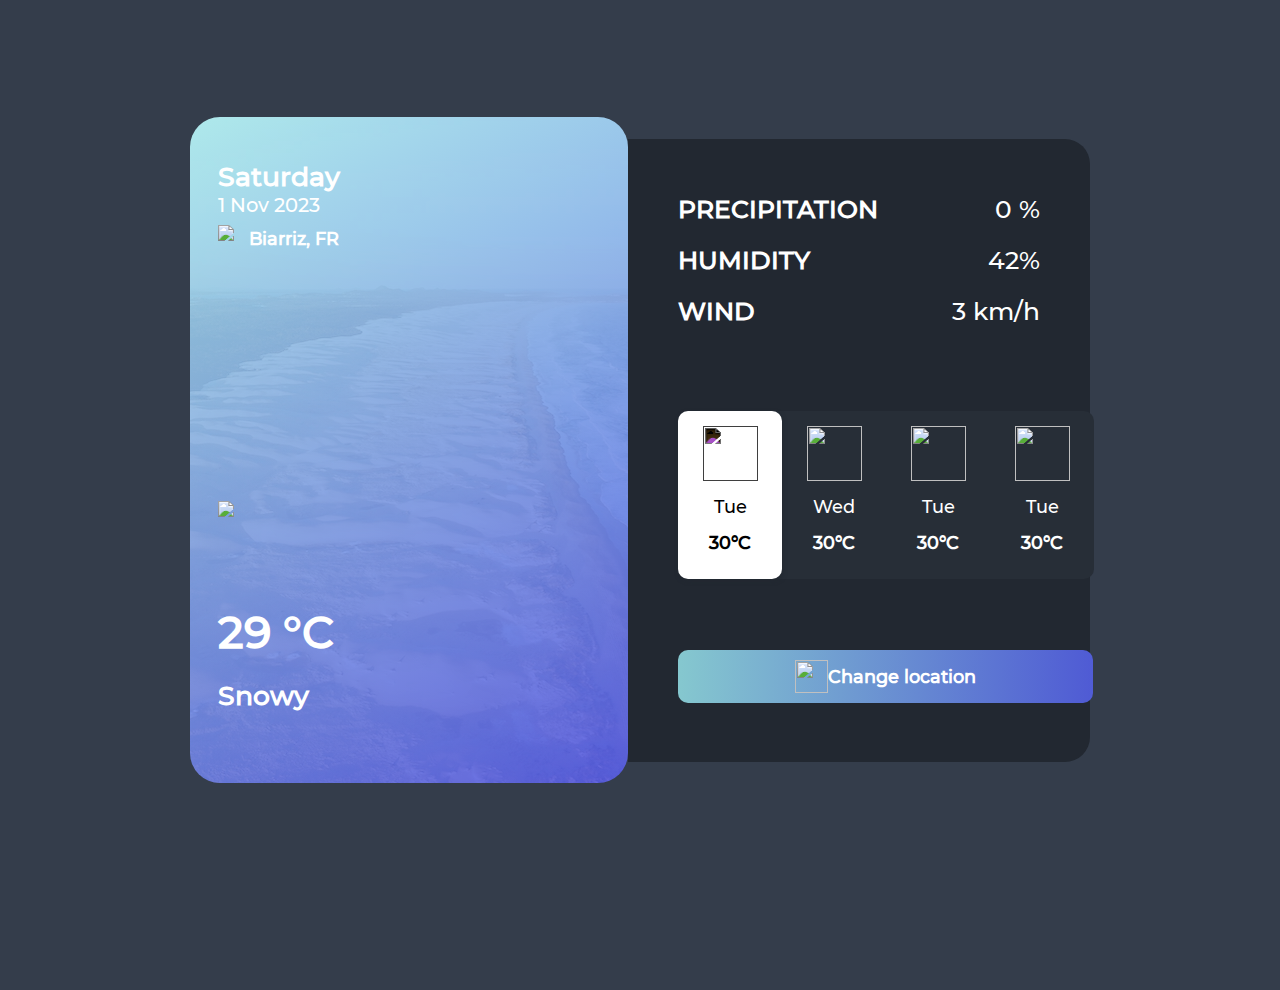
==== index.html @ 0317ec2a "Дома" ====
<!DOCTYPE html>
<html lang="en">
<head>
    <meta charset="UTF-8">
    <meta name="viewport" content="width=device-width, initial-scale=1.0">
    <title>Приложение погоды</title>
    <link rel ="stylesheet" href = "style.css">
    <style>
        @font-face {
            font-family:Montserrat;
            src: url(font/Montserrat-Medium.ttf);
        }
    </style>
</head>
<body>
    <div class = "container">

        <div class = "board1">
            <div class = "razdelitel"> 
                <div class="topleft">
                    <div class = "week">
                        Saturday
                    </div>
                    <div class="date">
                        1 Nov 2023
                    </div>
                    <div class = "location">
                        <div class ="locationmark">
                            <img src = "image/locationmark.png">
                        </div>

                        <div class = "locationplace">
                            Biarriz, FR
                        </div>
                    </div>
                </div>



                <div class ="botleft">
                    <div class = "sunmark">
                        <img src = "image/sunmark.svg">
                    </div>
                    <div class="temperature">
                        29 °C
                    </div>
                    <div class = "weather">
                        Snowy
                    </div>
                </div>



            </div>
           
            

        </div>

        <div class = "board2"> 

            <div class="razdelitel2">
                
                <div class="block1">
                    
                    <div class = "b1str1">
                        <div class = "b1text1">
                            PRECIPITATION
                        </div>
                        <div class = "b2percent1">
                            0 %
                        </div>
                    </div>
                    <div class ="b1str1">
                        <div class = "b1text1">
                            HUMIDITY
                        </div>
                        <div class = "b2percent1">
                            42%
                        </div>
                    </div>
                    <div class = "b1str1">
                        <div class = "b1text1">
                            WIND
                        </div>
                        <div class = "b2percent1">
                            3 km/h
                        </div>
                    </div>
                </div>

                <div class="block2">
                    <div class="fweatherblock">
                        <div class = "fwbblock1">
                            <img src="image/sunmark.svg" width="55px" height="55px" style ="filter:invert(1)">
                        </div>
                        <div class ="fwbblock2">
                            Tue
                        </div>
                        <div class = "fwbblock3">
                            30°C
                        </div>
                    </div>
                    <div class="weatherblock">
                        <div class = "wbblock1">
                            <img src="image/sunmark.svg" width="55px" height="55px">
                        </div>
                        <div class ="wbblock2">
                            Wed
                        </div>
                        <div class = "wbblock3">
                            30°C
                        </div>
                    </div>
                    <div class="weatherblock">
                        <div class = "wbblock1">
                            <img src="image/sunmark.svg" width="55px" height="55px">
                        </div>
                        <div class ="wbblock2">
                            Tue
                        </div>
                        <div class = "wbblock3">
                            30°C
                        </div>
                    </div>
                    <div class="weatherblock">
                        <div class = "wbblock1">
                            <img src="image/sunmark.svg" width="55px" height="55px">
                        </div>
                        <div class ="wbblock2">
                            Tue
                        </div>
                        <div class = "wbblock3">
                            30°C
                        </div>
                    </div>
                </div>

                <div class = "block3">
                    <img src="image/locationmark.png" width="33px" height="33px">
                    Change location
                </div>
                
            </div>

        </div>

    </div>
    
</body>
</html>
---- style.css ----
* {
    box-sizing: border-box;
}
:root {
    --size:calc(calc(1/12947801928471)*vw);
}

body {
    display: flex;
    background-color: black;
    justify-content: center;
    color: white;
    width: 100vw;
    height:100vh;
    align-items: center;
    justify-content: center;
    margin: 0px;
    padding:0px;
    font-size: 0.69444444vw;
}

.container {
    display: flex;
    background-color: #343D4B;
    width: 1440px;
    height:1080px;
    align-items: center;
    justify-content: center;
    font-family: Montserrat;
}

.board1 {
    display: flex;
    border-radius: 30px;
    background-image:linear-gradient(152deg, rgba(170, 234, 236, 0.9) -0.04%, rgba(83, 91, 230, 0.90) 100%), url("./image/more.png");
    width: 34.23611111%;
    height: 61.6666667%;
    flex-shrink: 0;  
}


.razdelitel {
    display: flex;
    padding-left: 3.2em;
    padding-top: 4.8em;
    padding-bottom: 8.4em;
    justify-content: space-between;
    flex-direction: column;
    flex-shrink: 0;
    font-style: normal;
    line-height: normal;
    height:auto;
    width:100%

    
}

.board2 {
    display: flex;
    border-top-right-radius: 25px;
    border-bottom-right-radius:25px;
    background-color: #222831;
    width: 36.1111111%;
    height: 57.68518519%;
    flex-shrink: 0; 
    align-content: flex-start;
    flex-direction: column;
    line-height: normal;
    font-style: normal;

}

.week {
    font-family: Montserrat;
    width:100%;
    color: #FFF;
    line-height: normal;
    font-size: 3em;
    font-weight: 700;
    
}
.date {
    
    height: (var(--size))*3.6;
    flex-shrink: 0;
    color: #FFF;
    font-family: Montserrat;
    font-size: 2.2em;
    font-weight: 500;
    padding-top: 1.6*var(--size);
    margin-bottom: var(--size)*0.9;
    
}
.location {
    display: flex;
    padding-top: 0.9vh;
}
.locationmark {
    margin-bottom: 0.9vh;
    width: 2.5vh;
    height: 2.5vh;
    flex-shrink: 0;
    
}
.locationplace {
    padding-top: 3px;
    color: #FFF;
    font-family: Montserrat;
    font-size: 2em;
    font-style: normal;
    font-weight: 600;
    line-height: normal;
    padding-left:8px;
    width: 113px;
    height: 24px;
}
.sunmark {
    width: 95px;
    height: 95px;
    flex-shrink: 0;
}
.temperature {
    font-family: Montserrat;
    font-size: 5em;
    font-weight: 700;
    width: 134px;
    margin-top: 9px;
    height: 61px;
}
.weather {
    width: 144px;
    height: 29px;
    flex-shrink: 0;
    font-family: Montserrat;
    font-size: 3em;
    font-weight: 700;
    margin-top: 13px;
    

}
.block1 {
    
    
    margin-bottom:80px;
}
.b1str1 {
    height:35px;
    display: flex;
    justify-content: space-between;
    margin-bottom: 16px;
}

.b1text1 {
    font-size: 2.8em;
    font-weight: 700;
    width: 275px;
    height: 35px;
    
}
.b2percent1{
    color: #FFF;
    text-align: right;
    font-size: 2.8em;
    font-weight: 500;
    width: 153px;
    height: 22px;
    flex-shrink: 0;
}

.block2 {
    width:416px;
    height:168px;
    display: flex;
    flex-wrap: nowrap;
    background: #272E37;
    border-radius: 10px;
    margin-bottom: 71px;
}
.topleft {
    height:53.4em
}
.razdelitel2 {
    margin-top: 55px;
    margin-left: 50px;
    margin-right:50px;
    
}
.block3 {
    border-radius: 10px;
    background: linear-gradient(91deg, rgba(144, 217, 224, 0.90) 0.2%, rgba(84, 96, 230, 0.90) 100%);
    width: 415px;
    height: 53px;
    display: flex;
    justify-content: center;
    align-items: center;
    color: #FFF;
    text-align: right;
    font-family: Montserrat;
    font-size: 2em;
    font-weight: 600;
    
}
.weatherblock {
    width: 104px;
    height: 168px;
    flex-shrink: 0;
    flex-wrap: wrap;
    

}
.wbblock1{
display: flex;
justify-content: center;
margin-bottom: 15px;
margin-top:15px;

}
.wbblock2{
    color: #FFF;
    text-align: center;
    font-family: Montserrat;
    font-size: 2em;
    font-style: normal;
    font-weight: 400;
    line-height: normal;
    margin-bottom: 15px;
}
.wbblock3{
    color: #FFF;
    text-align: center;
    font-family: Montserrat;
    font-size: 2em;
    font-style: normal;
    font-weight: 700;
    line-height: normal;
    display: flex;
    justify-content: center;
}
.fweatherblock {
    width: 104px;
    height: 168px;
    flex-shrink: 0;
    flex-wrap: wrap;
    background-color: #FFF;
    border-radius: 10px;
    background: #FFF;
    box-shadow: 1px 2px 4px 0px #222831;
}
    
.fwbblock1 {
    display: flex;
    justify-content: center;
    margin-bottom: 15px;
    margin-top:15px;
    background-color: #FFF;
    
    
}
.fwbblock2{
    color: #000;
    text-align: center;
    font-family: Montserrat;
    font-size: 2em;
    font-style: normal;
    font-weight: 400;
    line-height: normal;
    margin-bottom: 15px;
    background-color: #FFF;
}
.fwbblock3{
    color: #000;
    text-align: right;
    font-family: Montserrat;
    font-size: 2em;
    font-style: normal;
    font-weight: 700;
    line-height: normal;
    display: flex;
    justify-content: center;
    background-color: #FFF;
}
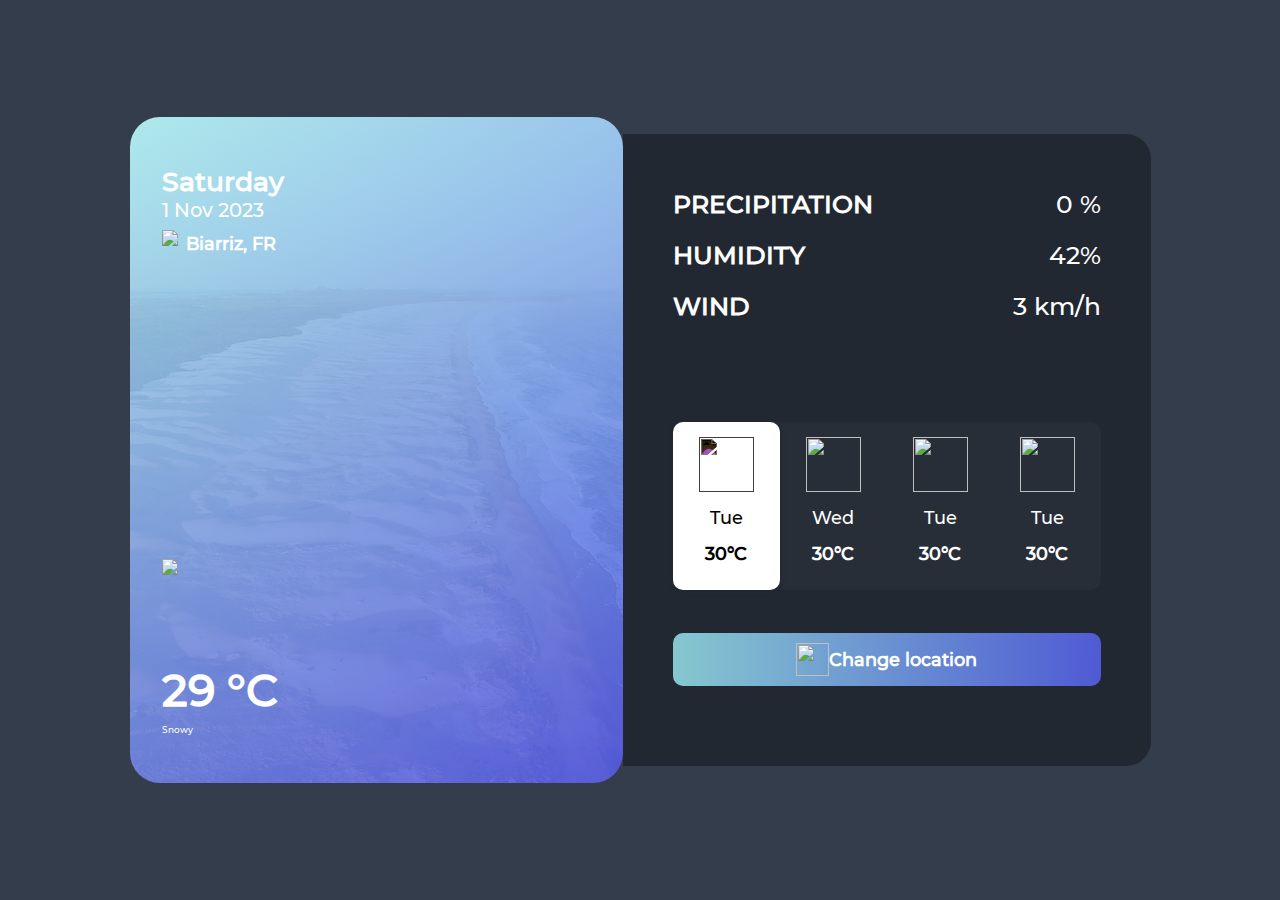
==== commit 5110c999: "На проверку" ====
--- a/index.html
+++ b/index.html
@@ -16,20 +16,20 @@
     <div class = "container">
 
         <div class = "board1">
-            <div class = "razdelitel"> 
-                <div class="topleft">
-                    <div class = "week">
+            <div class = "board1_razdelitel"> 
+                <div class="board1_razdelitel_topleft">
+                    <div class = "board1_razdelitel_topleft_week">
                         Saturday
                     </div>
-                    <div class="date">
+                    <div class="board1_razdelitel_topleft_date">
                         1 Nov 2023
                     </div>
-                    <div class = "location">
-                        <div class ="locationmark">
+                    <div class = "board1_razdelitel_topleft_location">
+                        <div class ="board1_razdelitel_topleft_locationmark">
                             <img src = "image/locationmark.png">
                         </div>
 
-                        <div class = "locationplace">
+                        <div class = "board1_razdelitel_topleft_locationplace">
                             Biarriz, FR
                         </div>
                     </div>
@@ -37,14 +37,14 @@
 
 
 
-                <div class ="botleft">
-                    <div class = "sunmark">
+                <div class ="board1_razdelitel_botleft">
+                    <div class = "board1_razdelitel_botleft_sunmark">
                         <img src = "image/sunmark.svg">
                     </div>
-                    <div class="temperature">
+                    <div class="board1_razdelitel_botleft_temperature">
                         29 °C
                     </div>
-                    <div class = "weather">
+                    <div class = "board1_razdelitel_botleft_weather">
                         Snowy
                     </div>
                 </div>
@@ -59,9 +59,9 @@
 
         <div class = "board2"> 
 
-            <div class="razdelitel2">
+            <div class="board2_razdelitel">
                 
-                <div class="block1">
+                <div class="board2_razdelitel_block1">
                     
                     <div class = "b1str1">
                         <div class = "b1text1">
@@ -89,7 +89,7 @@
                     </div>
                 </div>
 
-                <div class="block2">
+                <div class="board2_razdelitel_block2">
                     <div class="fweatherblock">
                         <div class = "fwbblock1">
                             <img src="image/sunmark.svg" width="55px" height="55px" style ="filter:invert(1)">
@@ -136,7 +136,7 @@
                     </div>
                 </div>
 
-                <div class = "block3">
+                <div class = "board2_razdelitel_block3">
                     <img src="image/locationmark.png" width="33px" height="33px">
                     Change location
                 </div>
--- a/style.css
+++ b/style.css
@@ -1,15 +1,27 @@
-* {
+
+
+*,*::before,*::after{
     box-sizing: border-box;
 }
+@import url(/style/weatherblock.css);
+@import url(/style/board2_razdelitel_block1.css);
+
+
 :root {
-    --size:calc(calc(1/12947801928471)*vw);
+    --space-base: 4px;
+    --space-8: calc(2 * var(--space-base));
+    --space-12: calc(3 * var(--space-base));
+    --space-16: calc(4 * var(--space-base));
+    --whitec: #FFF;
+    --blackc: #000
+    
 }
 
 body {
     display: flex;
-    background-color: black;
-    justify-content: center;
-    color: white;
+    background-color: #343D4B;
+    justify-content: center;
+    color: var(--whitec);
     width: 100vw;
     height:100vh;
     align-items: center;
@@ -22,8 +34,6 @@
 .container {
     display: flex;
     background-color: #343D4B;
-    width: 1440px;
-    height:1080px;
     align-items: center;
     justify-content: center;
     font-family: Montserrat;
@@ -33,57 +43,46 @@
     display: flex;
     border-radius: 30px;
     background-image:linear-gradient(152deg, rgba(170, 234, 236, 0.9) -0.04%, rgba(83, 91, 230, 0.90) 100%), url("./image/more.png");
-    width: 34.23611111%;
-    height: 61.6666667%;
     flex-shrink: 0;  
-}
-
-
-.razdelitel {
-    display: flex;
-    padding-left: 3.2em;
-    padding-top: 4.8em;
-    padding-bottom: 8.4em;
+    flex-basis: 493px;
+    aspect-ratio: 493/666;
+    
+}
+
+.board1_razdelitel {
+    display: flex;
+    margin: calc(6 * var(--space-8)) calc(2 * var(--space-16));
     justify-content: space-between;
     flex-direction: column;
     flex-shrink: 0;
     font-style: normal;
     line-height: normal;
-    height:auto;
-    width:100%
-
-    
-}
-
-.board2 {
-    display: flex;
-    border-top-right-radius: 25px;
-    border-bottom-right-radius:25px;
-    background-color: #222831;
-    width: 36.1111111%;
-    height: 57.68518519%;
-    flex-shrink: 0; 
-    align-content: flex-start;
-    flex-direction: column;
-    line-height: normal;
-    font-style: normal;
-
-}
-
-.week {
+    
+}
+
+.board1_razdelitel_topleft {
+    /* height:53.4em */
+}
+
+.board1_razdelitel_botleft {
+    margin-top: 200px;
+}
+
+
+.board1_razdelitel_topleft_week {
     font-family: Montserrat;
     width:100%;
-    color: #FFF;
+    color: var(--whitec);
     line-height: normal;
     font-size: 3em;
     font-weight: 700;
     
 }
-.date {
+.board1_razdelitel_topleft_date {
     
     height: (var(--size))*3.6;
     flex-shrink: 0;
-    color: #FFF;
+    color: var(--whitec);
     font-family: Montserrat;
     font-size: 2.2em;
     font-weight: 500;
@@ -91,43 +90,41 @@
     margin-bottom: var(--size)*0.9;
     
 }
-.location {
+.board1_razdelitel_topleft_location {
     display: flex;
     padding-top: 0.9vh;
 }
-.locationmark {
-    margin-bottom: 0.9vh;
-    width: 2.5vh;
-    height: 2.5vh;
-    flex-shrink: 0;
-    
-}
-.locationplace {
+.board1_razdelitel_topleft_locationmark {
+    margin-bottom: 0.9vh;   
+    flex-shrink: 0;
+    
+}
+.board1_razdelitel_topleft_locationplace {
     padding-top: 3px;
-    color: #FFF;
+    color: var(--whitec);;
     font-family: Montserrat;
     font-size: 2em;
     font-style: normal;
     font-weight: 600;
     line-height: normal;
     padding-left:8px;
-    width: 113px;
+    width: 100%;
     height: 24px;
 }
-.sunmark {
+
+.board1_razdelitel_botleft_sunmark {
     width: 95px;
     height: 95px;
     flex-shrink: 0;
 }
-.temperature {
+.board1_razdelitel_botleft_temperature {
     font-family: Montserrat;
     font-size: 5em;
     font-weight: 700;
-    width: 134px;
     margin-top: 9px;
     height: 61px;
 }
-.weather {
+.board1_razdelitel_botleftweather {
     width: 144px;
     height: 29px;
     flex-shrink: 0;
@@ -138,11 +135,61 @@
     
 
 }
-.block1 {
-    
-    
+
+.board2 {
+    display: flex;
+    border-top-right-radius: 25px;
+    border-bottom-right-radius:25px;
+    background-color: #222831;
+    flex-shrink: 0;     
+    flex-direction: column;
+    line-height: normal;
+    font-style: normal;
+    flex-basis:520px;
+    aspect-ratio: 520/623;
+
+}
+.board2_razdelitel {
+    margin-top: 55px;
+    margin-left: 50px;
+    margin-right:50px;
+    margin-bottom:62px;
+    display: flex;
+    flex-direction: column; 
+    height:auto;
+
+}
+
+.board2_razdelitel_block1 {
     margin-bottom:80px;
 }
+.board2_razdelitel_block2 {
+    width:100%;
+    height:168px;
+    display: flex;
+    flex-wrap: nowrap;
+    background: #272E37;
+    border-radius: 10px;
+    margin-bottom: 10%;
+    
+}
+.board2_razdelitel_block3 {
+    border-radius: 10px;
+    background: linear-gradient(91deg, rgba(144, 217, 224, 0.90) 0.2%, rgba(84, 96, 230, 0.90) 100%);
+    width: 100%;
+    height: 53px;
+    display: flex;
+    justify-content: center;
+    align-items: center;
+    color: var(--whitec);
+    text-align: right;
+    font-family: Montserrat;
+    font-size: 2em;
+    font-weight: 600;
+
+    
+}
+
 .b1str1 {
     height:35px;
     display: flex;
@@ -158,7 +205,7 @@
     
 }
 .b2percent1{
-    color: #FFF;
+    color: var(--whitec);
     text-align: right;
     font-size: 2.8em;
     font-weight: 500;
@@ -167,115 +214,86 @@
     flex-shrink: 0;
 }
 
-.block2 {
-    width:416px;
-    height:168px;
-    display: flex;
-    flex-wrap: nowrap;
-    background: #272E37;
+
+
+
+
+.weatherblock {
+    width: 25%;
+    height:100%;
+    flex-shrink: 0;
+    flex-wrap: wrap;
+    
+
+}
+.wbblock1{
+    display: flex;
+    justify-content: center;
+    margin-bottom: 15px;
+    margin-top:15px;
+
+}
+.wbblock2{
+    color: var(--whitec);
+    text-align: center;
+    font-family: Montserrat;
+    font-size: 2em;
+    font-style: normal;
+    font-weight: 400;
+    line-height: normal;
+    margin-bottom: 15px;
+}
+.wbblock3{
+    color: var(--whitec);
+    text-align: center;
+    font-family: Montserrat;
+    font-size: 2em;
+    font-style: normal;
+    font-weight: 700;
+    line-height: normal;
+    display: flex;
+    justify-content: center;
+}
+.fweatherblock {
+    width: 25%;
+    height: 100%;
+    flex-shrink: 0;
+    flex-wrap: wrap;
+    background-color: var(--whitec);
     border-radius: 10px;
-    margin-bottom: 71px;
-}
-.topleft {
-    height:53.4em
-}
-.razdelitel2 {
-    margin-top: 55px;
-    margin-left: 50px;
-    margin-right:50px;
-    
-}
-.block3 {
-    border-radius: 10px;
-    background: linear-gradient(91deg, rgba(144, 217, 224, 0.90) 0.2%, rgba(84, 96, 230, 0.90) 100%);
-    width: 415px;
-    height: 53px;
-    display: flex;
-    justify-content: center;
-    align-items: center;
-    color: #FFF;
+    background: var(--whitec);
+    box-shadow: 1px 2px 4px 0px #222831;
+}
+    
+.fwbblock1 {
+    display: flex;
+    justify-content: center;
+    margin-bottom: 15px;
+    margin-top:15px;
+    background-color: var(--whitec);;
+    
+    
+}
+.fwbblock2{
+    color: var(--blackc);
+    text-align: center;
+    font-family: Montserrat;
+    font-size: 2em;
+    font-style: normal;
+    font-weight: 400;
+    line-height: normal;
+    margin-bottom: 15px;
+    background-color: var(--whitec);
+}
+.fwbblock3{
+    color: var(--blackc);
     text-align: right;
     font-family: Montserrat;
     font-size: 2em;
-    font-weight: 600;
-    
-}
-.weatherblock {
-    width: 104px;
-    height: 168px;
-    flex-shrink: 0;
-    flex-wrap: wrap;
-    
-
-}
-.wbblock1{
-display: flex;
-justify-content: center;
-margin-bottom: 15px;
-margin-top:15px;
-
-}
-.wbblock2{
-    color: #FFF;
-    text-align: center;
-    font-family: Montserrat;
-    font-size: 2em;
-    font-style: normal;
-    font-weight: 400;
-    line-height: normal;
-    margin-bottom: 15px;
-}
-.wbblock3{
-    color: #FFF;
-    text-align: center;
-    font-family: Montserrat;
-    font-size: 2em;
-    font-style: normal;
-    font-weight: 700;
-    line-height: normal;
-    display: flex;
-    justify-content: center;
-}
-.fweatherblock {
-    width: 104px;
-    height: 168px;
-    flex-shrink: 0;
-    flex-wrap: wrap;
-    background-color: #FFF;
-    border-radius: 10px;
-    background: #FFF;
-    box-shadow: 1px 2px 4px 0px #222831;
-}
-    
-.fwbblock1 {
-    display: flex;
-    justify-content: center;
-    margin-bottom: 15px;
-    margin-top:15px;
-    background-color: #FFF;
-    
-    
-}
-.fwbblock2{
-    color: #000;
-    text-align: center;
-    font-family: Montserrat;
-    font-size: 2em;
-    font-style: normal;
-    font-weight: 400;
-    line-height: normal;
-    margin-bottom: 15px;
-    background-color: #FFF;
-}
-.fwbblock3{
-    color: #000;
-    text-align: right;
-    font-family: Montserrat;
-    font-size: 2em;
-    font-style: normal;
-    font-weight: 700;
-    line-height: normal;
-    display: flex;
-    justify-content: center;
-    background-color: #FFF;
+    font-style: normal;
+    font-weight: 700;
+    line-height: normal;
+    display: flex;
+    justify-content: center;
+    background-color: var(--whitec);;
 }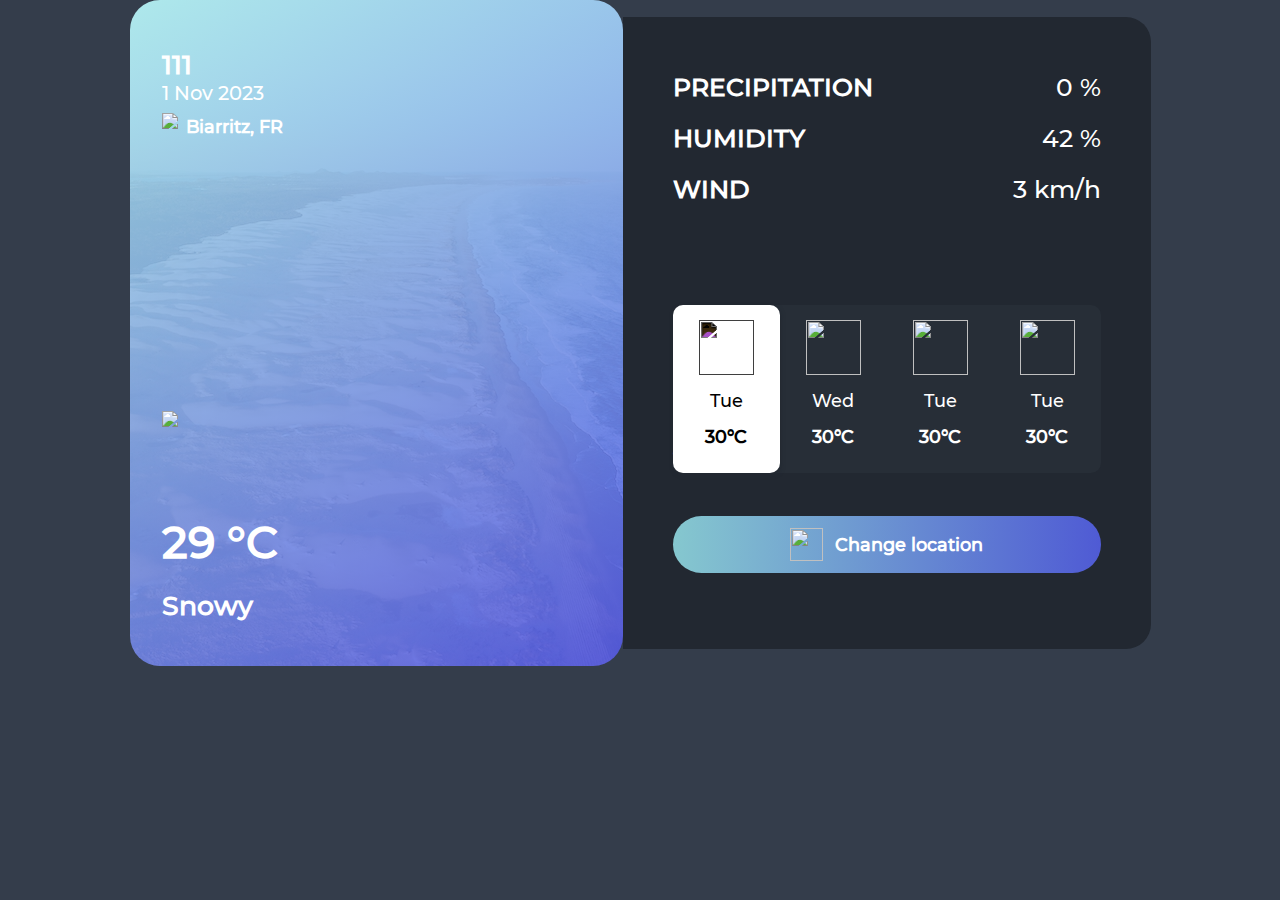
==== commit c46e8f5f: "Merge pull request #1 from shtirlizc/main" ====
--- a/index.html
+++ b/index.html
@@ -14,37 +14,52 @@
 </head>
 <body>
     <div class = "container">
+        <div class="modal opened" id="first">
+            <div class="modal-window">
+                <h1>Select location</h1>
+                <select class="select" id="city-select">
+                  
+                </select>
+                <div class="twobuttons">
+                <button class="btn js-close-modal">Cancel</button>
+                <button class="btn"> OK</button>
+                </div>
+            </div>
+            <div class="modal-overlay">
+    
+            </div>
+        </div>
 
-        <div class = "board1">
-            <div class = "board1_razdelitel"> 
-                <div class="board1_razdelitel_topleft">
-                    <div class = "board1_razdelitel_topleft_week">
-                        Saturday
+        <div class = "left-block">
+            <div class = "left-block__divider"> 
+                <div>
+                    <div class = "left-block__week">
+                        111
                     </div>
-                    <div class="board1_razdelitel_topleft_date">
+                    <div class="left-block__date">
                         1 Nov 2023
                     </div>
-                    <div class = "board1_razdelitel_topleft_location">
-                        <div class ="board1_razdelitel_topleft_locationmark">
+                    <div class = "left-block__location">
+                        <div class ="left-block__location-mark">
                             <img src = "image/locationmark.png">
                         </div>
 
-                        <div class = "board1_razdelitel_topleft_locationplace">
-                            Biarriz, FR
+                        <div class = "left-block__location-place">
+                            <span id="city"></span>, <span id="country"></span>
                         </div>
                     </div>
                 </div>
 
 
 
-                <div class ="board1_razdelitel_botleft">
-                    <div class = "board1_razdelitel_botleft_sunmark">
+                <div>
+                    <div class = "left-block__weather-mark">
                         <img src = "image/sunmark.svg">
                     </div>
-                    <div class="board1_razdelitel_botleft_temperature">
+                    <div class="left-block__temperature">
                         29 °C
                     </div>
-                    <div class = "board1_razdelitel_botleft_weather">
+                    <div class = "left-block__weather">
                         Snowy
                     </div>
                 </div>
@@ -57,95 +72,110 @@
 
         </div>
 
-        <div class = "board2"> 
+        <div class = "right-block"> 
 
-            <div class="board2_razdelitel">
+            <div class="right-block__divider">
                 
-                <div class="board2_razdelitel_block1">
+                <div class="right-block__textblock">
                     
-                    <div class = "b1str1">
-                        <div class = "b1text1">
+                    <div class = "right-block__textblock-str">
+                        <div class = "right-block__textblock__text">
                             PRECIPITATION
                         </div>
-                        <div class = "b2percent1">
-                            0 %
+                        <div class = "right-block__textblock__percent">
+                            <span id="first-percent"></span>
                         </div>
                     </div>
-                    <div class ="b1str1">
-                        <div class = "b1text1">
+                    <div class ="right-block__textblock-str">
+                        <div class = "right-block__textblock__text">
                             HUMIDITY
                         </div>
-                        <div class = "b2percent1">
-                            42%
+                        <div class = "right-block__textblock__percent">
+                            <span id='second-percent'></span>
                         </div>
                     </div>
-                    <div class = "b1str1">
-                        <div class = "b1text1">
+                    <div class = "right-block__textblock-str">
+                        <div class = "right-block__textblock__text">
                             WIND
                         </div>
-                        <div class = "b2percent1">
-                            3 km/h
+                        <div class = "right-block__textblock__percent">
+                            <span id="WindPercent"></span>
                         </div>
                     </div>
                 </div>
 
-                <div class="board2_razdelitel_block2">
-                    <div class="fweatherblock">
-                        <div class = "fwbblock1">
+                <div class="right-block__weatherblock">
+                    <div class="right-block__weatherblock__1st-unit">
+                        <div class = "weatherblock__1st-unit__mark">
                             <img src="image/sunmark.svg" width="55px" height="55px" style ="filter:invert(1)">
                         </div>
-                        <div class ="fwbblock2">
+                        <div class ="weatherblock_1st-unit__week">
                             Tue
                         </div>
-                        <div class = "fwbblock3">
+                        <div class = "weatherblock_1st-unit__temperature">
+                            30°C
+                        </div>querySelectorAll
+                    </div>
+                    <div class="right-block__weatherblock__unit">
+                        <div class = "weatherblock__unit__mark">
+                            <img src="image/sunmark.svg" width="55px" height="55px">
+                        </div>
+                        <div class ="weatherblock__unit__week">
+                            Wed
+                        </div>
+                        <div class = "weatherblock__unit__temperature">
                             30°C
                         </div>
                     </div>
-                    <div class="weatherblock">
-                        <div class = "wbblock1">
+                    <div class="right-block__weatherblock__unit">
+                        <div class = "weatherblock__unit__mark">
                             <img src="image/sunmark.svg" width="55px" height="55px">
                         </div>
-                        <div class ="wbblock2">
-                            Wed
+                        <div class ="weatherblock__unit__week">
+                            Tue
                         </div>
-                        <div class = "wbblock3">
+                        <div class = "weatherblock__unit__temperature">
                             30°C
                         </div>
                     </div>
-                    <div class="weatherblock">
-                        <div class = "wbblock1">
+                    <div class="right-block__weatherblock__unit">
+                        <div class = "weatherblock__unit__mark">
                             <img src="image/sunmark.svg" width="55px" height="55px">
                         </div>
-                        <div class ="wbblock2">
+                        <div class ="weatherblock__unit__week">
                             Tue
                         </div>
-                        <div class = "wbblock3">
-                            30°C
-                        </div>
-                    </div>
-                    <div class="weatherblock">
-                        <div class = "wbblock1">
-                            <img src="image/sunmark.svg" width="55px" height="55px">
-                        </div>
-                        <div class ="wbblock2">
-                            Tue
-                        </div>
-                        <div class = "wbblock3">
+                        <div class = "weatherblock__unit__temperature">
                             30°C
                         </div>
                     </div>
                 </div>
-
-                <div class = "board2_razdelitel_block3">
+                <button class="btn js-open-modal" id="changelocbutt">
                     <img src="image/locationmark.png" width="33px" height="33px">
                     Change location
-                </div>
+            </button>
                 
             </div>
 
         </div>
-
+        
     </div>
     
+
+
+    <script src="./app.js"></script>
+    <!-- <script>var button = document.getElementById('btn-close'),
+        first = document.getElementById('first'),
+        second = document.getElementById('btn');
+        
+        button.addEventListener('click', function() {
+      
+          // Закрываем первый поапа
+          first.classList.remove('opened');
+          
+          // Открываем второй
+          second.classList.add('opened');
+        });
+      </script> -->
 </body>
 </html>--- a/style.css
+++ b/style.css
@@ -1,299 +1,7 @@
 
 
-*,*::before,*::after{
-    box-sizing: border-box;
-}
-@import url(/style/weatherblock.css);
-@import url(/style/board2_razdelitel_block1.css);
+@import url(./style/left-block.css);
+@import url(./style/right-block.css);
+@import url(./style/common.css);
+@import url(./style/btn.css);
 
-
-:root {
-    --space-base: 4px;
-    --space-8: calc(2 * var(--space-base));
-    --space-12: calc(3 * var(--space-base));
-    --space-16: calc(4 * var(--space-base));
-    --whitec: #FFF;
-    --blackc: #000
-    
-}
-
-body {
-    display: flex;
-    background-color: #343D4B;
-    justify-content: center;
-    color: var(--whitec);
-    width: 100vw;
-    height:100vh;
-    align-items: center;
-    justify-content: center;
-    margin: 0px;
-    padding:0px;
-    font-size: 0.69444444vw;
-}
-
-.container {
-    display: flex;
-    background-color: #343D4B;
-    align-items: center;
-    justify-content: center;
-    font-family: Montserrat;
-}
-
-.board1 {
-    display: flex;
-    border-radius: 30px;
-    background-image:linear-gradient(152deg, rgba(170, 234, 236, 0.9) -0.04%, rgba(83, 91, 230, 0.90) 100%), url("./image/more.png");
-    flex-shrink: 0;  
-    flex-basis: 493px;
-    aspect-ratio: 493/666;
-    
-}
-
-.board1_razdelitel {
-    display: flex;
-    margin: calc(6 * var(--space-8)) calc(2 * var(--space-16));
-    justify-content: space-between;
-    flex-direction: column;
-    flex-shrink: 0;
-    font-style: normal;
-    line-height: normal;
-    
-}
-
-.board1_razdelitel_topleft {
-    /* height:53.4em */
-}
-
-.board1_razdelitel_botleft {
-    margin-top: 200px;
-}
-
-
-.board1_razdelitel_topleft_week {
-    font-family: Montserrat;
-    width:100%;
-    color: var(--whitec);
-    line-height: normal;
-    font-size: 3em;
-    font-weight: 700;
-    
-}
-.board1_razdelitel_topleft_date {
-    
-    height: (var(--size))*3.6;
-    flex-shrink: 0;
-    color: var(--whitec);
-    font-family: Montserrat;
-    font-size: 2.2em;
-    font-weight: 500;
-    padding-top: 1.6*var(--size);
-    margin-bottom: var(--size)*0.9;
-    
-}
-.board1_razdelitel_topleft_location {
-    display: flex;
-    padding-top: 0.9vh;
-}
-.board1_razdelitel_topleft_locationmark {
-    margin-bottom: 0.9vh;   
-    flex-shrink: 0;
-    
-}
-.board1_razdelitel_topleft_locationplace {
-    padding-top: 3px;
-    color: var(--whitec);;
-    font-family: Montserrat;
-    font-size: 2em;
-    font-style: normal;
-    font-weight: 600;
-    line-height: normal;
-    padding-left:8px;
-    width: 100%;
-    height: 24px;
-}
-
-.board1_razdelitel_botleft_sunmark {
-    width: 95px;
-    height: 95px;
-    flex-shrink: 0;
-}
-.board1_razdelitel_botleft_temperature {
-    font-family: Montserrat;
-    font-size: 5em;
-    font-weight: 700;
-    margin-top: 9px;
-    height: 61px;
-}
-.board1_razdelitel_botleftweather {
-    width: 144px;
-    height: 29px;
-    flex-shrink: 0;
-    font-family: Montserrat;
-    font-size: 3em;
-    font-weight: 700;
-    margin-top: 13px;
-    
-
-}
-
-.board2 {
-    display: flex;
-    border-top-right-radius: 25px;
-    border-bottom-right-radius:25px;
-    background-color: #222831;
-    flex-shrink: 0;     
-    flex-direction: column;
-    line-height: normal;
-    font-style: normal;
-    flex-basis:520px;
-    aspect-ratio: 520/623;
-
-}
-.board2_razdelitel {
-    margin-top: 55px;
-    margin-left: 50px;
-    margin-right:50px;
-    margin-bottom:62px;
-    display: flex;
-    flex-direction: column; 
-    height:auto;
-
-}
-
-.board2_razdelitel_block1 {
-    margin-bottom:80px;
-}
-.board2_razdelitel_block2 {
-    width:100%;
-    height:168px;
-    display: flex;
-    flex-wrap: nowrap;
-    background: #272E37;
-    border-radius: 10px;
-    margin-bottom: 10%;
-    
-}
-.board2_razdelitel_block3 {
-    border-radius: 10px;
-    background: linear-gradient(91deg, rgba(144, 217, 224, 0.90) 0.2%, rgba(84, 96, 230, 0.90) 100%);
-    width: 100%;
-    height: 53px;
-    display: flex;
-    justify-content: center;
-    align-items: center;
-    color: var(--whitec);
-    text-align: right;
-    font-family: Montserrat;
-    font-size: 2em;
-    font-weight: 600;
-
-    
-}
-
-.b1str1 {
-    height:35px;
-    display: flex;
-    justify-content: space-between;
-    margin-bottom: 16px;
-}
-
-.b1text1 {
-    font-size: 2.8em;
-    font-weight: 700;
-    width: 275px;
-    height: 35px;
-    
-}
-.b2percent1{
-    color: var(--whitec);
-    text-align: right;
-    font-size: 2.8em;
-    font-weight: 500;
-    width: 153px;
-    height: 22px;
-    flex-shrink: 0;
-}
-
-
-
-
-
-.weatherblock {
-    width: 25%;
-    height:100%;
-    flex-shrink: 0;
-    flex-wrap: wrap;
-    
-
-}
-.wbblock1{
-    display: flex;
-    justify-content: center;
-    margin-bottom: 15px;
-    margin-top:15px;
-
-}
-.wbblock2{
-    color: var(--whitec);
-    text-align: center;
-    font-family: Montserrat;
-    font-size: 2em;
-    font-style: normal;
-    font-weight: 400;
-    line-height: normal;
-    margin-bottom: 15px;
-}
-.wbblock3{
-    color: var(--whitec);
-    text-align: center;
-    font-family: Montserrat;
-    font-size: 2em;
-    font-style: normal;
-    font-weight: 700;
-    line-height: normal;
-    display: flex;
-    justify-content: center;
-}
-.fweatherblock {
-    width: 25%;
-    height: 100%;
-    flex-shrink: 0;
-    flex-wrap: wrap;
-    background-color: var(--whitec);
-    border-radius: 10px;
-    background: var(--whitec);
-    box-shadow: 1px 2px 4px 0px #222831;
-}
-    
-.fwbblock1 {
-    display: flex;
-    justify-content: center;
-    margin-bottom: 15px;
-    margin-top:15px;
-    background-color: var(--whitec);;
-    
-    
-}
-.fwbblock2{
-    color: var(--blackc);
-    text-align: center;
-    font-family: Montserrat;
-    font-size: 2em;
-    font-style: normal;
-    font-weight: 400;
-    line-height: normal;
-    margin-bottom: 15px;
-    background-color: var(--whitec);
-}
-.fwbblock3{
-    color: var(--blackc);
-    text-align: right;
-    font-family: Montserrat;
-    font-size: 2em;
-    font-style: normal;
-    font-weight: 700;
-    line-height: normal;
-    display: flex;
-    justify-content: center;
-    background-color: var(--whitec);;
-}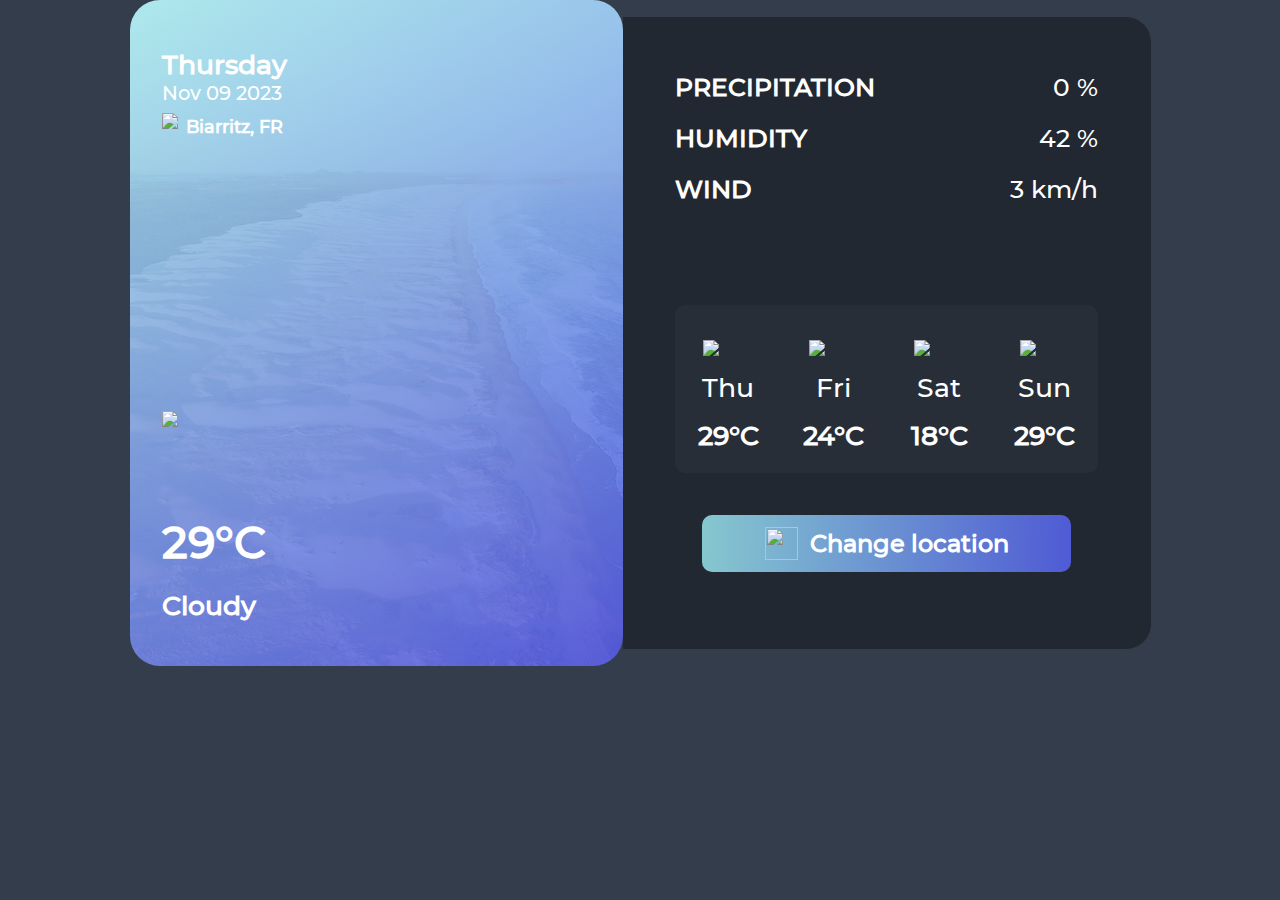
==== commit 369f00cd: "С изменениями" ====
--- a/index.html
+++ b/index.html
@@ -13,19 +13,21 @@
     </style>
 </head>
 <body>
+
+
     <div class = "container">
-        <div class="modal opened" id="first">
+        <div class="modal closed" id="first">
             <div class="modal-window">
-                <h1>Select location</h1>
+                <div>Select location</div>
                 <select class="select" id="city-select">
                   
                 </select>
                 <div class="twobuttons">
                 <button class="btn js-close-modal">Cancel</button>
-                <button class="btn"> OK</button>
+                <button class="btn js-close-modal"> OK</button>
                 </div>
             </div>
-            <div class="modal-overlay">
+            <div class="modal-overlay js-close-modal">
     
             </div>
         </div>
@@ -34,13 +36,13 @@
             <div class = "left-block__divider"> 
                 <div>
                     <div class = "left-block__week">
-                        111
+                        <span id="week"></span>
                     </div>
                     <div class="left-block__date">
-                        1 Nov 2023
+                        <span id="dateEl"></span>
                     </div>
                     <div class = "left-block__location">
-                        <div class ="left-block__location-mark">
+                        <div class ="left-block__location-mark" >
                             <img src = "image/locationmark.png">
                         </div>
 
@@ -56,11 +58,11 @@
                     <div class = "left-block__weather-mark">
                         <img src = "image/sunmark.svg">
                     </div>
-                    <div class="left-block__temperature">
-                        29 °C
+                    <div class="left-block__temperature">   
+                        <span id="Temperature"></span>
                     </div>
                     <div class = "left-block__weather">
-                        Snowy
+                        <span id="WeatherEl"></span>
                     </div>
                 </div>
 
@@ -105,52 +107,9 @@
                 </div>
 
                 <div class="right-block__weatherblock">
-                    <div class="right-block__weatherblock__1st-unit">
-                        <div class = "weatherblock__1st-unit__mark">
-                            <img src="image/sunmark.svg" width="55px" height="55px" style ="filter:invert(1)">
-                        </div>
-                        <div class ="weatherblock_1st-unit__week">
-                            Tue
-                        </div>
-                        <div class = "weatherblock_1st-unit__temperature">
-                            30°C
-                        </div>querySelectorAll
-                    </div>
-                    <div class="right-block__weatherblock__unit">
-                        <div class = "weatherblock__unit__mark">
-                            <img src="image/sunmark.svg" width="55px" height="55px">
-                        </div>
-                        <div class ="weatherblock__unit__week">
-                            Wed
-                        </div>
-                        <div class = "weatherblock__unit__temperature">
-                            30°C
-                        </div>
-                    </div>
-                    <div class="right-block__weatherblock__unit">
-                        <div class = "weatherblock__unit__mark">
-                            <img src="image/sunmark.svg" width="55px" height="55px">
-                        </div>
-                        <div class ="weatherblock__unit__week">
-                            Tue
-                        </div>
-                        <div class = "weatherblock__unit__temperature">
-                            30°C
-                        </div>
-                    </div>
-                    <div class="right-block__weatherblock__unit">
-                        <div class = "weatherblock__unit__mark">
-                            <img src="image/sunmark.svg" width="55px" height="55px">
-                        </div>
-                        <div class ="weatherblock__unit__week">
-                            Tue
-                        </div>
-                        <div class = "weatherblock__unit__temperature">
-                            30°C
-                        </div>
-                    </div>
                 </div>
-                <button class="btn js-open-modal" id="changelocbutt">
+            </div>
+                <button class="Main-btn js-open-modal" id="changelocbutt">
                     <img src="image/locationmark.png" width="33px" height="33px">
                     Change location
             </button>
@@ -160,22 +119,6 @@
         </div>
         
     </div>
-    
-
-
     <script src="./app.js"></script>
-    <!-- <script>var button = document.getElementById('btn-close'),
-        first = document.getElementById('first'),
-        second = document.getElementById('btn');
-        
-        button.addEventListener('click', function() {
-      
-          // Закрываем первый поапа
-          first.classList.remove('opened');
-          
-          // Открываем второй
-          second.classList.add('opened');
-        });
-      </script> -->
 </body>
 </html>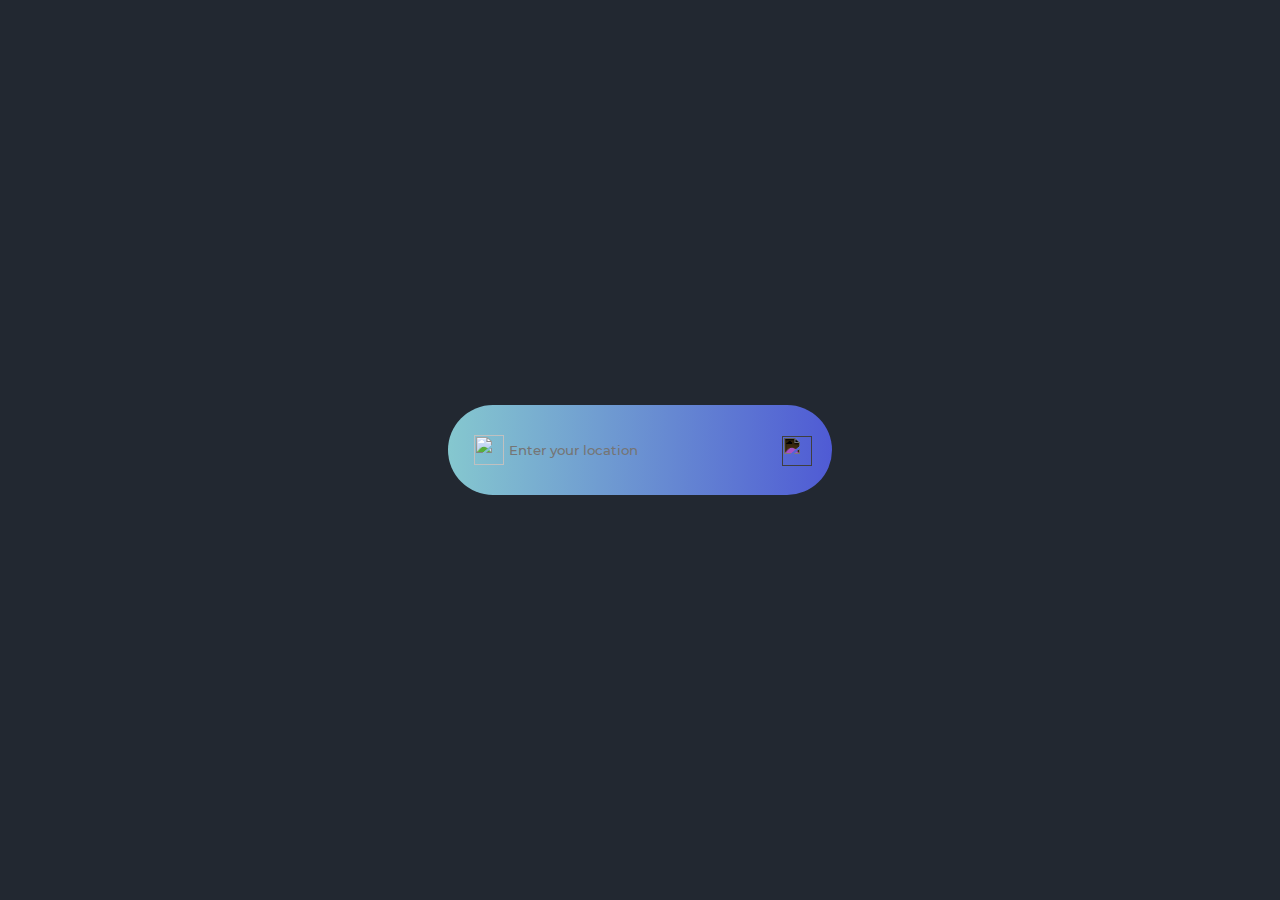
==== commit 967a6243: "С API запросом" ====
--- a/index.html
+++ b/index.html
@@ -13,25 +13,17 @@
     </style>
 </head>
 <body>
-
-
     <div class = "container">
-        <div class="modal closed" id="first">
+        <div class="modal" id ="modalwindow">
             <div class="modal-window">
-                <div>Select location</div>
-                <select class="select" id="city-select">
-                  
-                </select>
-                <div class="twobuttons">
-                <button class="btn js-close-modal">Cancel</button>
-                <button class="btn js-close-modal"> OK</button>
-                </div>
+                <img src="/image/locationmark.png" width="30px" height="30px">
+                <input type="text" placeholder="Enter your location" id="inputModal">
+                <button class ="fa-solid fa-magnifying glass" id="OpenButton">
+                    <img src="/image/findmark.png" width="30px" height="30px" filter="invert(1)">
+                </button>
             </div>
-            <div class="modal-overlay js-close-modal">
-    
-            </div>
+            <div class = "error closed" id="closed"> Введите правильное название города </div>
         </div>
-
         <div class = "left-block">
             <div class = "left-block__divider"> 
                 <div>
@@ -55,8 +47,8 @@
 
 
                 <div>
-                    <div class = "left-block__weather-mark">
-                        <img src = "image/sunmark.svg">
+                    <div class = "left-block__weather-mark" id="imagecontainer">
+                        
                     </div>
                     <div class="left-block__temperature">   
                         <span id="Temperature"></span>
@@ -69,9 +61,6 @@
 
 
             </div>
-           
-            
-
         </div>
 
         <div class = "right-block"> 
@@ -79,10 +68,9 @@
             <div class="right-block__divider">
                 
                 <div class="right-block__textblock">
-                    
                     <div class = "right-block__textblock-str">
                         <div class = "right-block__textblock__text">
-                            PRECIPITATION
+                            PRESSURE
                         </div>
                         <div class = "right-block__textblock__percent">
                             <span id="first-percent"></span>
@@ -109,15 +97,15 @@
                 <div class="right-block__weatherblock">
                 </div>
             </div>
-                <button class="Main-btn js-open-modal" id="changelocbutt">
-                    <img src="image/locationmark.png" width="33px" height="33px">
-                    Change location
-            </button>
-                
-            </div>
+                <div class="search-box">
+                    <img src="/image/locationmark.png" width="30px" height="30px">
+                    <input type="text" placeholder="Enter your location" id="inputSearch-box">
+                    <button class ="fa-solid fa-magnifying glass">
+                        <img src="/image/findmark.png" width="30px" height="30px" filter="invert(1)" id="OpenButton2">
+                    </button>
+                </div>
+        </div>
 
-        </div>
-        
     </div>
     <script src="./app.js"></script>
 </body>
--- a/style.css
+++ b/style.css
@@ -1,7 +1,6 @@
-
-
 @import url(./style/left-block.css);
 @import url(./style/right-block.css);
 @import url(./style/common.css);
 @import url(./style/btn.css);
+@import url(./style/modal.css)
 
